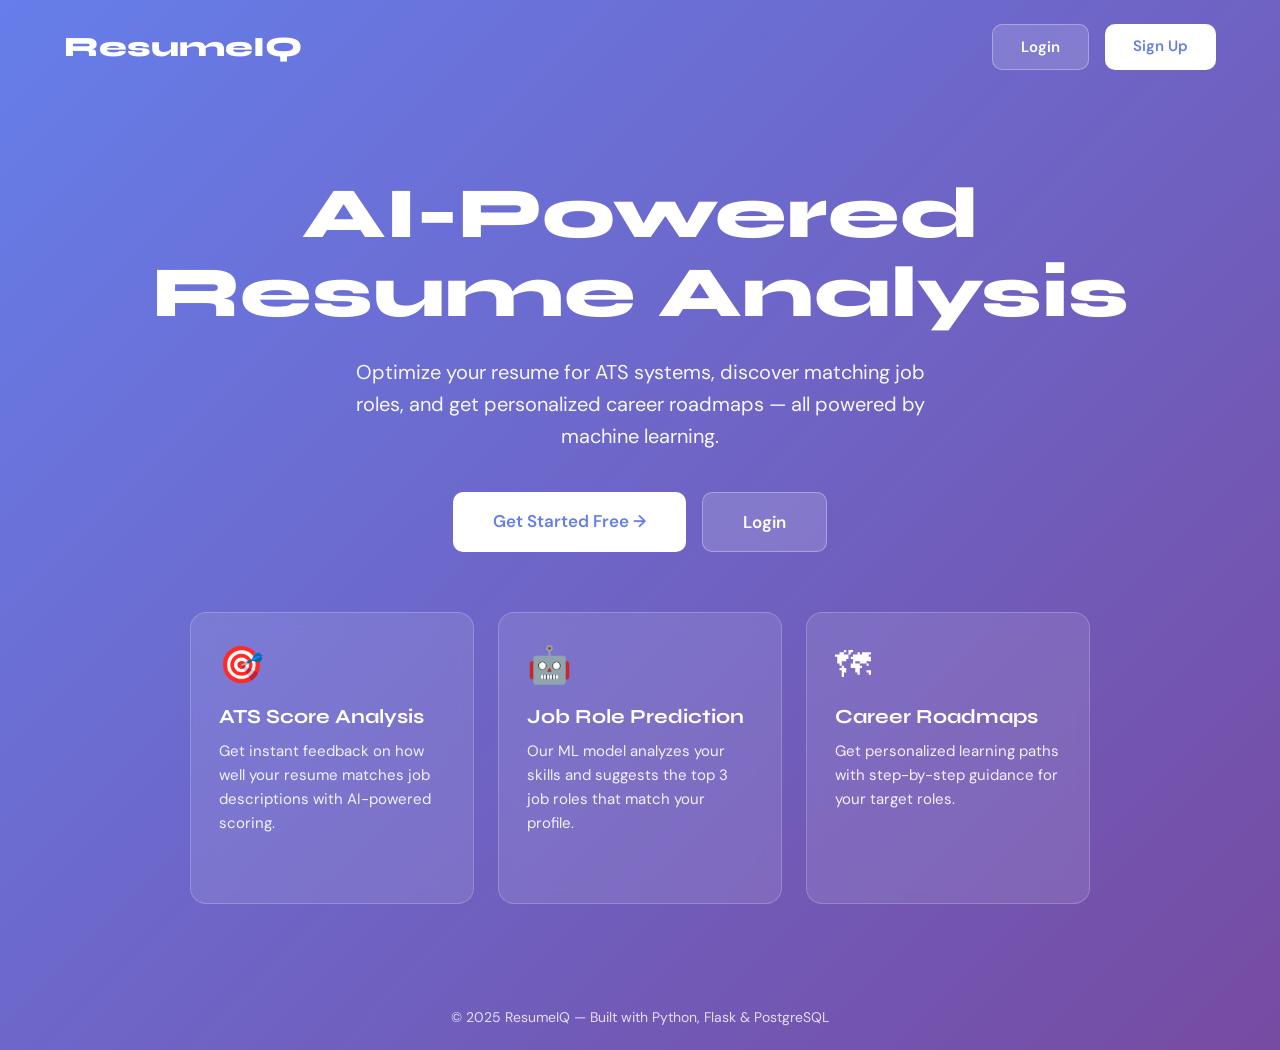
==== frontend/index.html @ 68a3087f "Authentication system added" ====
<!DOCTYPE html>
<html lang="en">
<head>
  <meta charset="UTF-8">
  <meta name="viewport" content="width=device-width, initial-scale=1.0">
  <title>ResumeIQ — AI-Powered Resume Analyzer</title>
  <link href="https://fonts.googleapis.com/css2?family=Syne:wght@400;600;700;800&family=DM+Sans:wght@300;400;500;600&display=swap" rel="stylesheet">
  <style>
    * { margin: 0; padding: 0; box-sizing: border-box; }
    
    body {
      font-family: 'DM Sans', sans-serif;
      background: linear-gradient(135deg, #667eea 0%, #764ba2 100%);
      min-height: 100vh;
      display: flex;
      flex-direction: column;
      color: white;
    }
    
    .container {
      max-width: 1200px;
      margin: 0 auto;
      padding: 0 24px;
      width: 100%;
    }
    
    /* Header */
    header {
      padding: 24px 0;
    }
    
    nav {
      display: flex;
      justify-content: space-between;
      align-items: center;
    }
    
    .logo {
      font-family: 'Syne', sans-serif;
      font-size: 28px;
      font-weight: 800;
      color: white;
      text-decoration: none;
    }
    
    .nav-buttons {
      display: flex;
      gap: 16px;
    }
    
    .btn {
      padding: 12px 28px;
      border-radius: 10px;
      font-family: 'DM Sans', sans-serif;
      font-size: 15px;
      font-weight: 600;
      cursor: pointer;
      text-decoration: none;
      transition: all 0.3s;
      border: none;
      display: inline-block;
    }
    
    .btn-ghost {
      background: rgba(255,255,255,0.15);
      color: white;
      border: 1px solid rgba(255,255,255,0.3);
    }
    
    .btn-ghost:hover {
      background: rgba(255,255,255,0.25);
    }
    
    .btn-primary {
      background: white;
      color: #667eea;
    }
    
    .btn-primary:hover {
      transform: translateY(-2px);
      box-shadow: 0 8px 25px rgba(0,0,0,0.2);
    }
    
    /* Hero Section */
    .hero {
      flex: 1;
      display: flex;
      align-items: center;
      justify-content: center;
      text-align: center;
      padding: 80px 24px;
    }
    
    .hero-content h1 {
      font-family: 'Syne', sans-serif;
      font-size: clamp(42px, 8vw, 72px);
      font-weight: 800;
      line-height: 1.1;
      margin-bottom: 24px;
    }
    
    .hero-content p {
      font-size: 20px;
      opacity: 0.95;
      max-width: 600px;
      margin: 0 auto 40px;
      line-height: 1.6;
    }
    
    .cta-buttons {
      display: flex;
      gap: 16px;
      justify-content: center;
      flex-wrap: wrap;
    }
    
    .btn-large {
      padding: 18px 40px;
      font-size: 17px;
    }
    
    /* Features */
    .features {
      display: grid;
      grid-template-columns: repeat(auto-fit, minmax(280px, 1fr));
      gap: 24px;
      margin-top: 60px;
      max-width: 900px;
      margin-left: auto;
      margin-right: auto;
    }
    
    .feature {
      background: rgba(255,255,255,0.1);
      backdrop-filter: blur(10px);
      border: 1px solid rgba(255,255,255,0.2);
      border-radius: 16px;
      padding: 28px;
      text-align: left;
    }
    
    .feature-icon {
      font-size: 36px;
      margin-bottom: 16px;
    }
    
    .feature h3 {
      font-family: 'Syne', sans-serif;
      font-size: 20px;
      margin-bottom: 10px;
    }
    
    .feature p {
      font-size: 15px;
      opacity: 0.9;
      line-height: 1.6;
    }
    
    footer {
      text-align: center;
      padding: 24px;
      opacity: 0.8;
      font-size: 14px;
    }
    
    @media (max-width: 600px) {
      .cta-buttons { flex-direction: column; }
      .btn-large { width: 100%; text-align: center; }
    }
  </style>
</head>
<body>
  
  <header>
    <div class="container">
      <nav>
        <a href="/" class="logo">ResumeIQ</a>
        <div class="nav-buttons">
          <a href="/login" class="btn btn-ghost">Login</a>
          <a href="/signup" class="btn btn-primary">Sign Up</a>
        </div>
      </nav>
    </div>
  </header>
  
  <section class="hero">
    <div class="container">
      <div class="hero-content">
        <h1>AI-Powered Resume Analysis</h1>
        <p>Optimize your resume for ATS systems, discover matching job roles, and get personalized career roadmaps — all powered by machine learning.</p>
        
        <div class="cta-buttons">
          <a href="/signup" class="btn btn-primary btn-large">Get Started Free →</a>
          <a href="/login" class="btn btn-ghost btn-large">Login</a>
        </div>
        
        <div class="features">
          <div class="feature">
            <div class="feature-icon">🎯</div>
            <h3>ATS Score Analysis</h3>
            <p>Get instant feedback on how well your resume matches job descriptions with AI-powered scoring.</p>
          </div>
          
          <div class="feature">
            <div class="feature-icon">🤖</div>
            <h3>Job Role Prediction</h3>
            <p>Our ML model analyzes your skills and suggests the top 3 job roles that match your profile.</p>
          </div>
          
          <div class="feature">
            <div class="feature-icon">🗺</div>
            <h3>Career Roadmaps</h3>
            <p>Get personalized learning paths with step-by-step guidance for your target roles.</p>
          </div>
        </div>
      </div>
    </div>
  </section>
  
  <footer>
    <div class="container">
      © 2025 ResumeIQ — Built with Python, Flask & PostgreSQL
    </div>
  </footer>
  
</body>
</html>
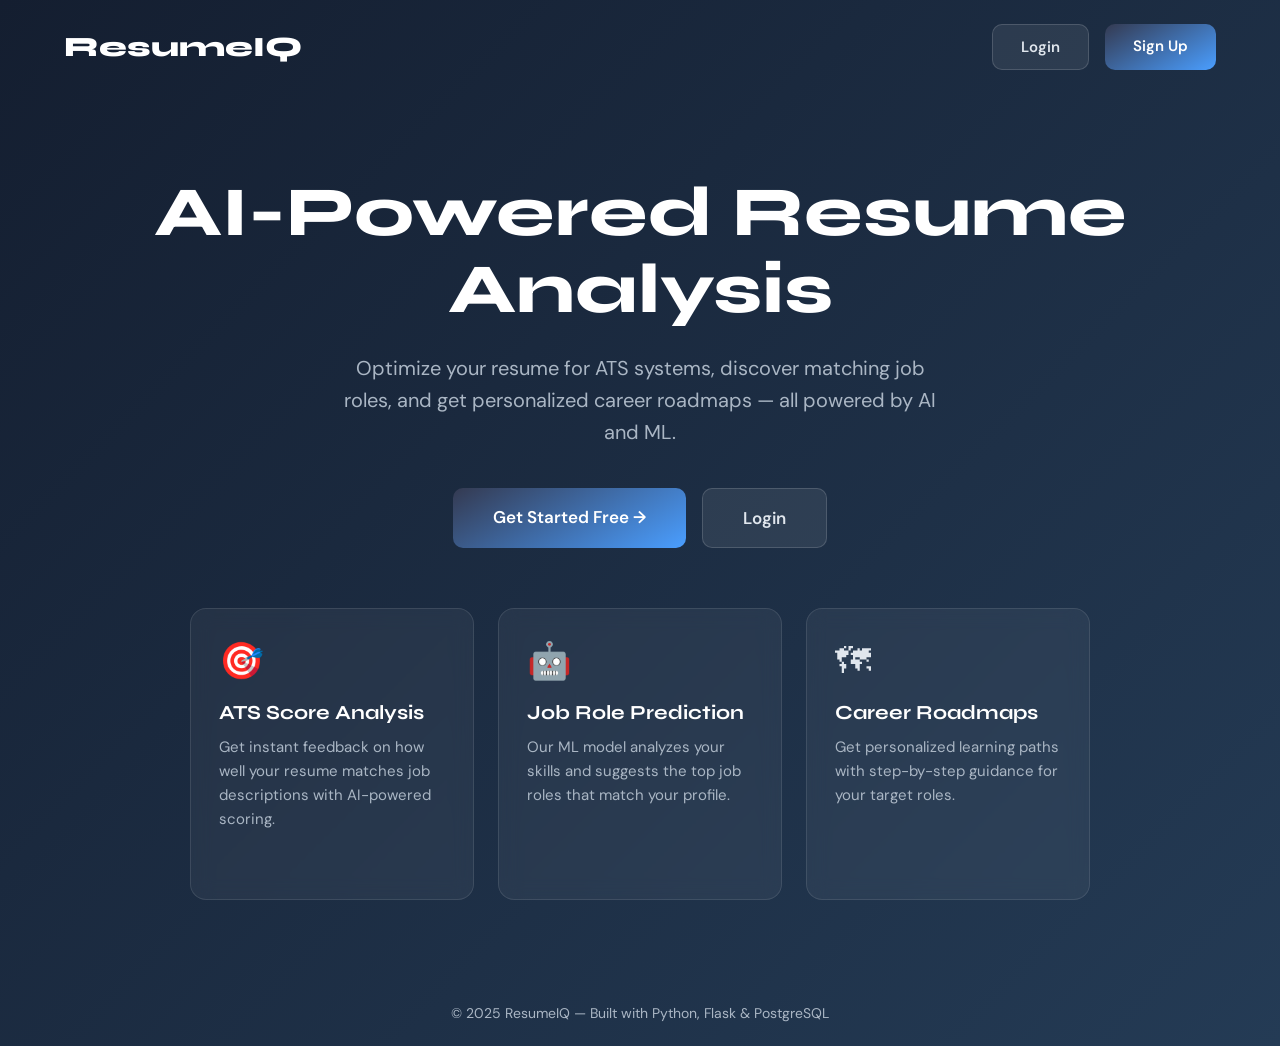
==== commit 86ca2c8d: "Improve UI" ====
--- a/frontend/index.html
+++ b/frontend/index.html
@@ -5,16 +5,17 @@
   <meta name="viewport" content="width=device-width, initial-scale=1.0">
   <title>ResumeIQ — AI-Powered Resume Analyzer</title>
   <link href="https://fonts.googleapis.com/css2?family=Syne:wght@400;600;700;800&family=DM+Sans:wght@300;400;500;600&display=swap" rel="stylesheet">
+  
   <style>
     * { margin: 0; padding: 0; box-sizing: border-box; }
     
     body {
       font-family: 'DM Sans', sans-serif;
-      background: linear-gradient(135deg, #667eea 0%, #764ba2 100%);
+      background: linear-gradient(135deg, #141e30, #243b55);
       min-height: 100vh;
       display: flex;
       flex-direction: column;
-      color: white;
+      color: #e0e6ed;
     }
     
     .container {
@@ -24,7 +25,6 @@
       width: 100%;
     }
     
-    /* Header */
     header {
       padding: 24px 0;
     }
@@ -39,7 +39,7 @@
       font-family: 'Syne', sans-serif;
       font-size: 28px;
       font-weight: 800;
-      color: white;
+      color: #ffffff;
       text-decoration: none;
     }
     
@@ -62,26 +62,25 @@
     }
     
     .btn-ghost {
+      background: rgba(255,255,255,0.08);
+      color: #e0e6ed;
+      border: 1px solid rgba(255,255,255,0.15);
+    }
+    
+    .btn-ghost:hover {
       background: rgba(255,255,255,0.15);
-      color: white;
-      border: 1px solid rgba(255,255,255,0.3);
-    }
-    
-    .btn-ghost:hover {
-      background: rgba(255,255,255,0.25);
     }
     
     .btn-primary {
-      background: white;
-      color: #667eea;
+      background: linear-gradient(330deg, #4a9eff, #343a51);
+      color: #ffffff;
     }
     
     .btn-primary:hover {
       transform: translateY(-2px);
-      box-shadow: 0 8px 25px rgba(0,0,0,0.2);
-    }
-    
-    /* Hero Section */
+      box-shadow: 0 8px 25px rgba(0,198,255,0.3);
+    }
+    
     .hero {
       flex: 1;
       display: flex;
@@ -93,15 +92,16 @@
     
     .hero-content h1 {
       font-family: 'Syne', sans-serif;
-      font-size: clamp(42px, 8vw, 72px);
-      font-weight: 800;
+      font-size: clamp(42px, 8vw, 70px);
+      font-weight: 750;
       line-height: 1.1;
       margin-bottom: 24px;
+      color: #ffffff;
     }
     
     .hero-content p {
       font-size: 20px;
-      opacity: 0.95;
+      color: #aab6c4;
       max-width: 600px;
       margin: 0 auto 40px;
       line-height: 1.6;
@@ -119,7 +119,6 @@
       font-size: 17px;
     }
     
-    /* Features */
     .features {
       display: grid;
       grid-template-columns: repeat(auto-fit, minmax(280px, 1fr));
@@ -131,9 +130,9 @@
     }
     
     .feature {
-      background: rgba(255,255,255,0.1);
+      background: rgba(255,255,255,0.05);
       backdrop-filter: blur(10px);
-      border: 1px solid rgba(255,255,255,0.2);
+      border: 1px solid rgba(255,255,255,0.1);
       border-radius: 16px;
       padding: 28px;
       text-align: left;
@@ -148,18 +147,19 @@
       font-family: 'Syne', sans-serif;
       font-size: 20px;
       margin-bottom: 10px;
+      color: #ffffff;
     }
     
     .feature p {
       font-size: 15px;
-      opacity: 0.9;
+      color: #aab6c4;
       line-height: 1.6;
     }
     
     footer {
       text-align: center;
       padding: 24px;
-      opacity: 0.8;
+      color: #aab6c4;
       font-size: 14px;
     }
     
@@ -169,6 +169,7 @@
     }
   </style>
 </head>
+
 <body>
   
   <header>
@@ -187,7 +188,7 @@
     <div class="container">
       <div class="hero-content">
         <h1>AI-Powered Resume Analysis</h1>
-        <p>Optimize your resume for ATS systems, discover matching job roles, and get personalized career roadmaps — all powered by machine learning.</p>
+        <p>Optimize your resume for ATS systems, discover matching job roles, and get personalized career roadmaps — all powered by AI and ML.</p>
         
         <div class="cta-buttons">
           <a href="/signup" class="btn btn-primary btn-large">Get Started Free →</a>
@@ -204,7 +205,7 @@
           <div class="feature">
             <div class="feature-icon">🤖</div>
             <h3>Job Role Prediction</h3>
-            <p>Our ML model analyzes your skills and suggests the top 3 job roles that match your profile.</p>
+            <p>Our ML model analyzes your skills and suggests the top job roles that match your profile.</p>
           </div>
           
           <div class="feature">
